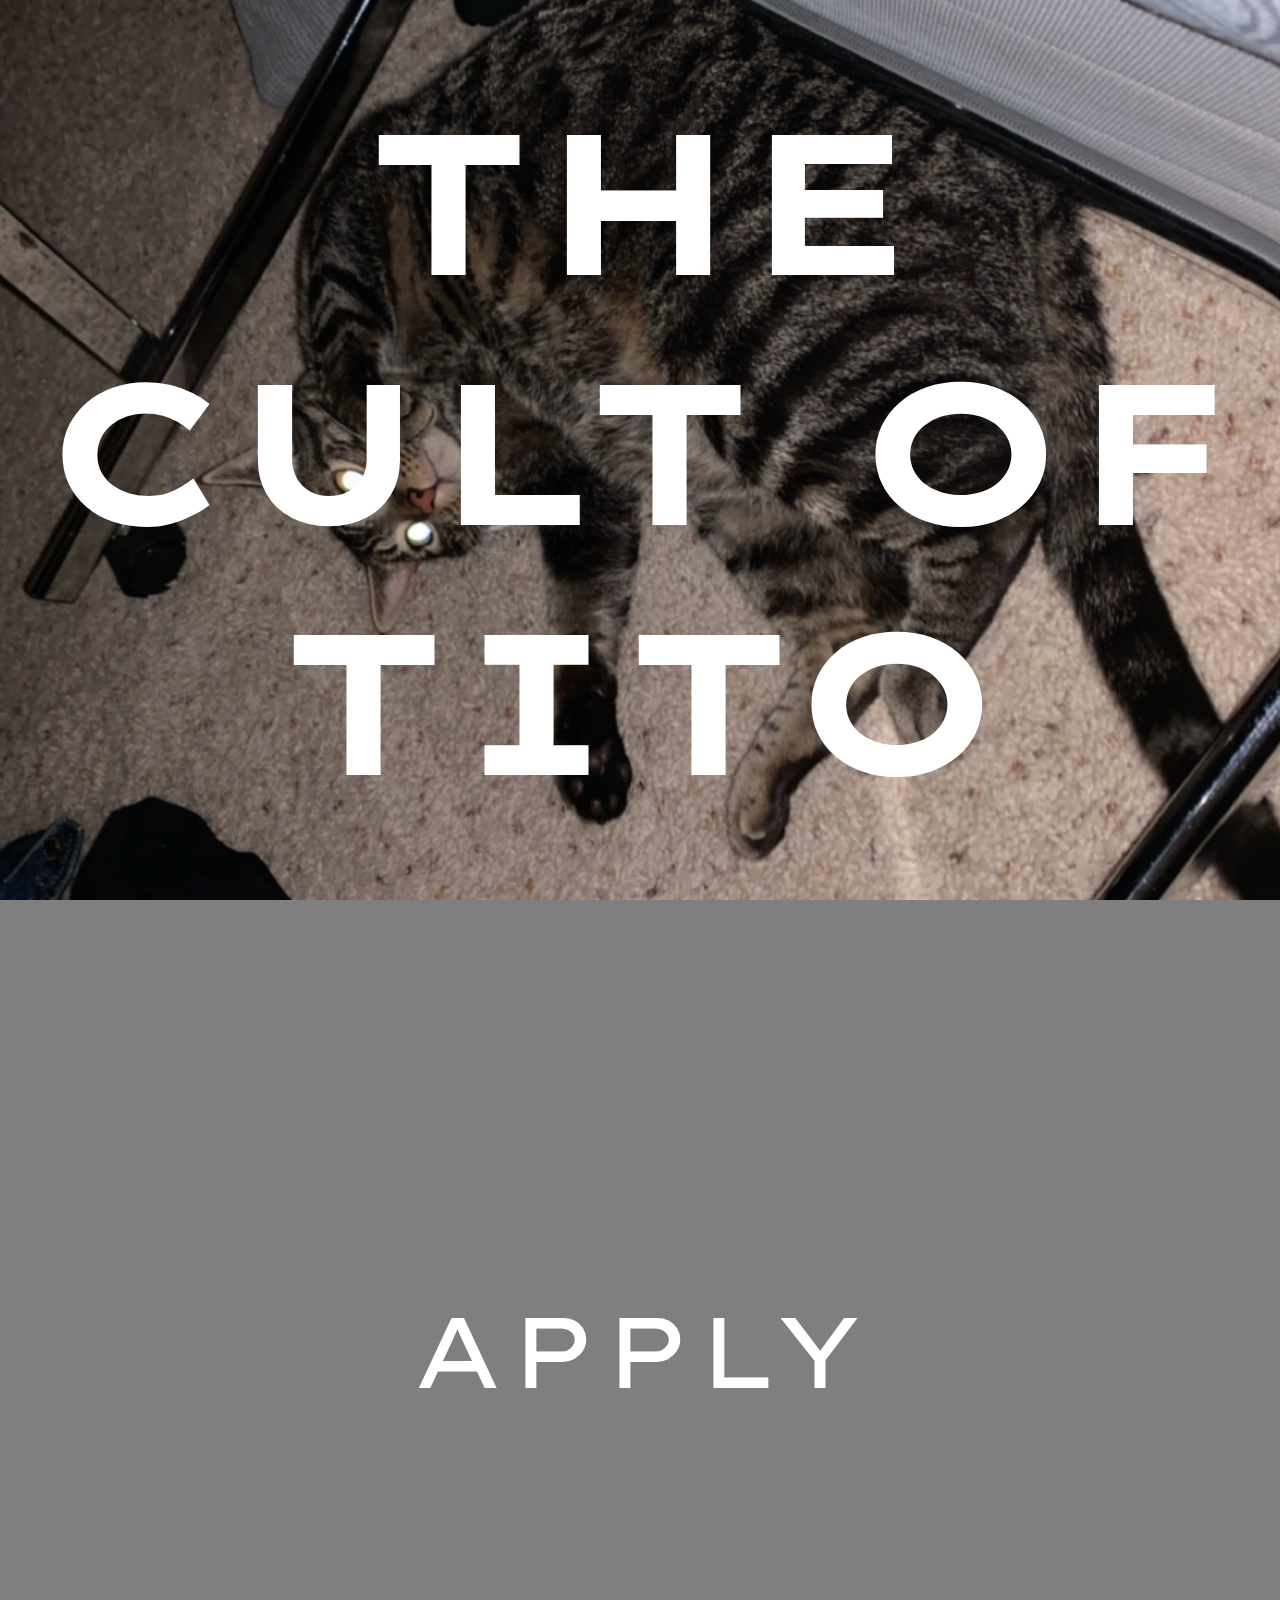
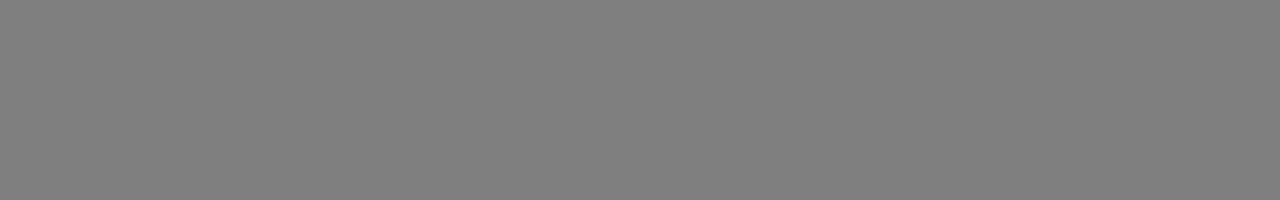
==== index.html @ cc8c2f84 "initial commit" ====
<!DOCTYPE html>
<html lang="en">
  <head>
    <meta charset="UTF-8" />
    <meta name="viewport" content="width=device-width, initial-scale=1.0" />
    <title>Cult of Tito</title>
    <link rel="stylesheet" href="style.css" />
    <link
      href="https://fonts.googleapis.com/css2?family=Lexend+Tera&display=swap"
      rel="stylesheet"
    />
  </head>
  <body>
    <div class="banner">
      <h1 class="title-banner">
        THE CULT OF TITO
      </h1>
    </div>
    <div class="apply-link">
      <a href="./apply.html" class="app-link">APPLY</a>
    </div>
  </body>
</html>
---- style.css ----
* {
  margin: 0;
  padding: 0;
  box-sizing: border-box;
  font-family: "Lexend Tera", sans-serif;
}

div {
  min-height: 100vh;
  display: flex;
  align-items: center;
  justify-content: center;
  text-align: center;
  font-size: 100px;
  color: white;
}

.banner {
  background: url("./pics/tito_banner.png") center/cover no-repeat fixed;
}

.apply-link {
  background: linear-gradient(rgba(0, 0, 0, 0.5), rgb(0, 0, 0, 0.5)),
    url("./pics/tito_banner.png") center/cover no-repeat fixed;
}

.app-link {
  color: white;
  letter-spacing: 5px;
  text-decoration: none;
}

.tito-application {
  background: linear-gradient(
      rgba(255, 255, 255, 0.5),
      rgba(255, 255, 255, 0.5)
    ),
    url("./pics/tito_apply.png") center/cover no-repeat fixed;
}

.app-heading {
  position: absolute;
  top: 0;
  color: rgb(0, 0, 0);
  font-size: 100px;
}

.home-link {
  text-transform: uppercase;
  font-size: 50px;
  color: black;
  text-decoration: none;
  position: absolute;
  top: 100px;
}

.home-link:hover {
  color: rgba(0, 0, 0, 0.5);
}

.form-info-input {
  width: 600px;
  background: transparent;
  border: none;
  outline: none;
  border-bottom: 1px solid grey;
  color: rgb(0, 0, 0);
  font-size: 50px;
  margin-bottom: 16px;
}

.form-info-label {
  color: black;
  font-weight: bolder;
  font-size: 50px;
}

#submit-button {
  letter-spacing: 5px;
  clear: both;
  /* border-radius: 20px; */
  width: 500px;
}
#submit-button:hover {
  background: rgba(255, 255, 255, 0.5);
  cursor: pointer;
}
textarea {
  font-family: inherit;
  font-size: 20px;
}
#intent-input {
  font-size: 20px;
  width: 50vw;
}
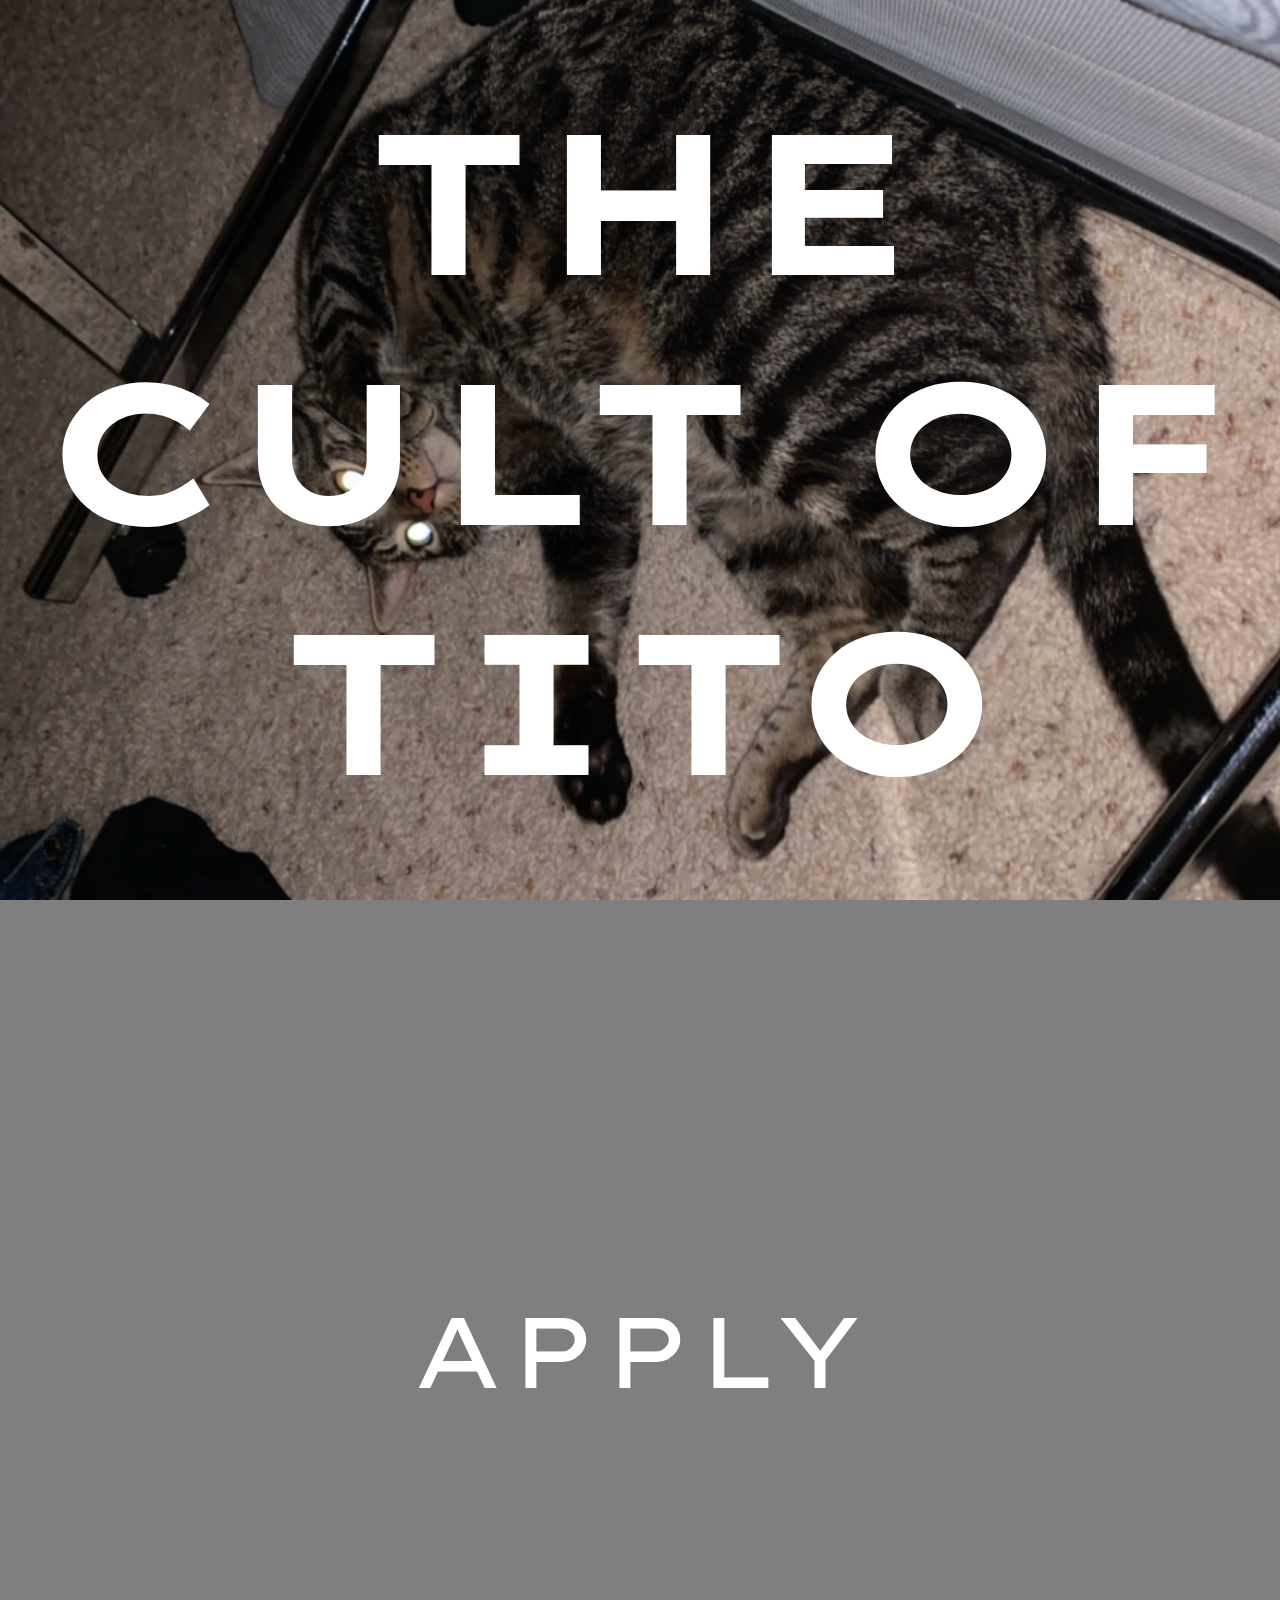
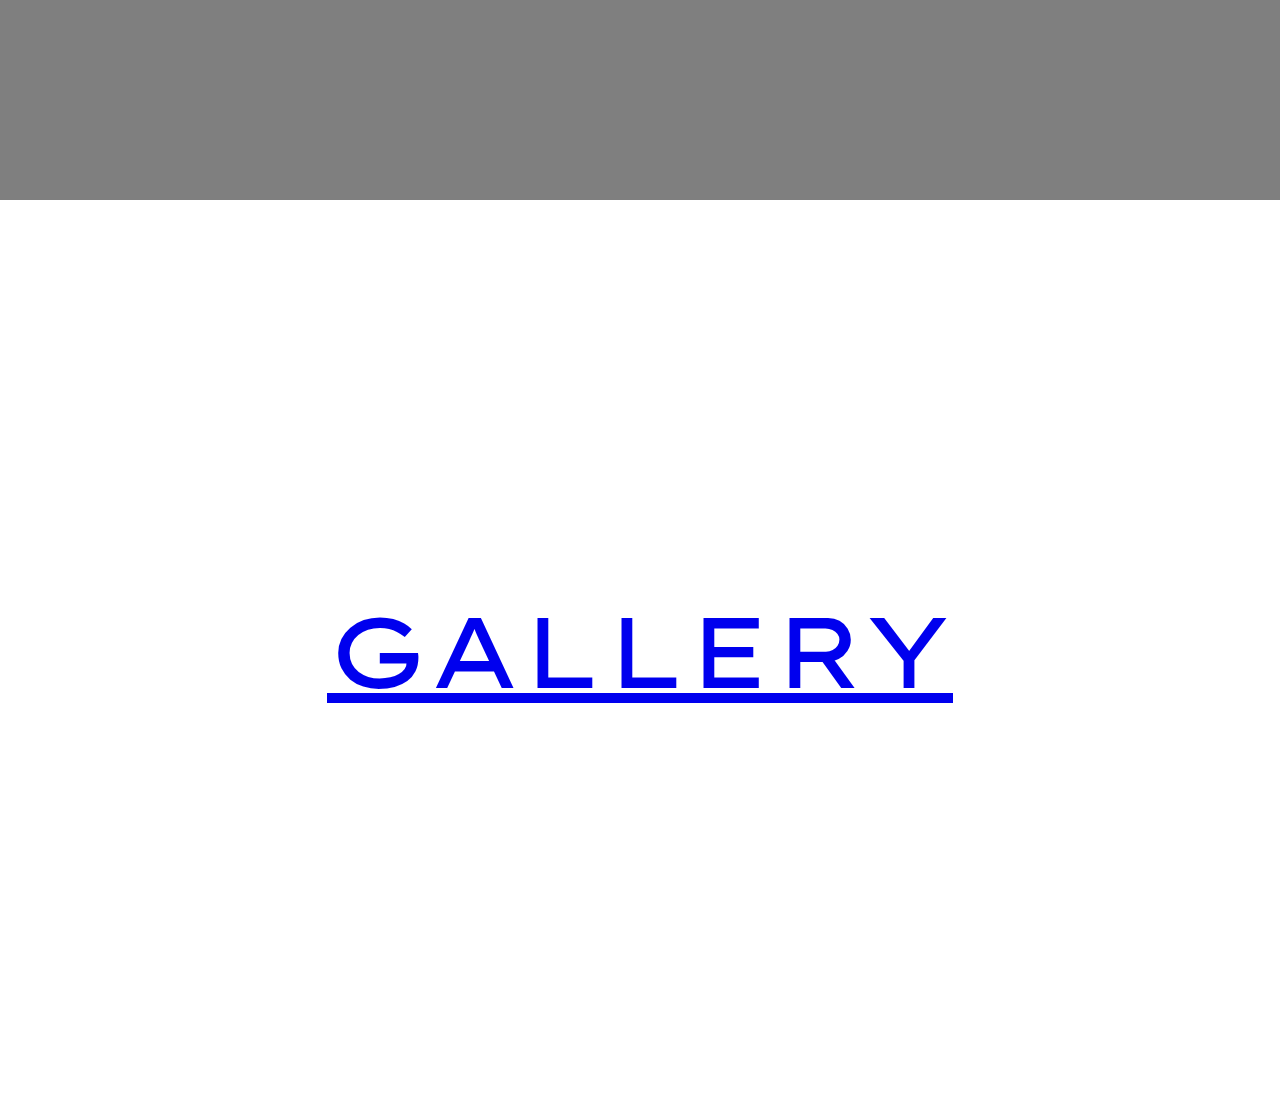
==== commit 3b1656d2: "added gallery" ====
--- a/index.html
+++ b/index.html
@@ -11,13 +11,16 @@
     />
   </head>
   <body>
-    <div class="banner">
+    <div class="banner home">
       <h1 class="title-banner">
         THE CULT OF TITO
       </h1>
     </div>
-    <div class="apply-link">
+    <div class="apply-link home">
       <a href="./apply.html" class="app-link">APPLY</a>
+    </div>
+    <div class="gallery-page home">
+      <a href="./gallery.html" class="gallery-link" id="gallery">GALLERY</a>
     </div>
   </body>
 </html>
--- a/style.css
+++ b/style.css
@@ -5,7 +5,7 @@
   font-family: "Lexend Tera", sans-serif;
 }
 
-div {
+.home {
   min-height: 100vh;
   display: flex;
   align-items: center;
@@ -30,6 +30,17 @@
   text-decoration: none;
 }
 
+/* Application page start */
+.application {
+  min-height: 100vh;
+  display: flex;
+  flex-direction: column;
+  align-items: center;
+  justify-content: space-evenly;
+  text-align: center;
+  font-size: 100px;
+  color: white;
+}
 .tito-application {
   background: linear-gradient(
       rgba(255, 255, 255, 0.5),
@@ -39,8 +50,6 @@
 }
 
 .app-heading {
-  position: absolute;
-  top: 0;
   color: rgb(0, 0, 0);
   font-size: 100px;
 }
@@ -50,8 +59,7 @@
   font-size: 50px;
   color: black;
   text-decoration: none;
-  position: absolute;
-  top: 100px;
+  position: relative;
 }
 
 .home-link:hover {
@@ -78,7 +86,6 @@
 #submit-button {
   letter-spacing: 5px;
   clear: both;
-  /* border-radius: 20px; */
   width: 500px;
 }
 #submit-button:hover {
